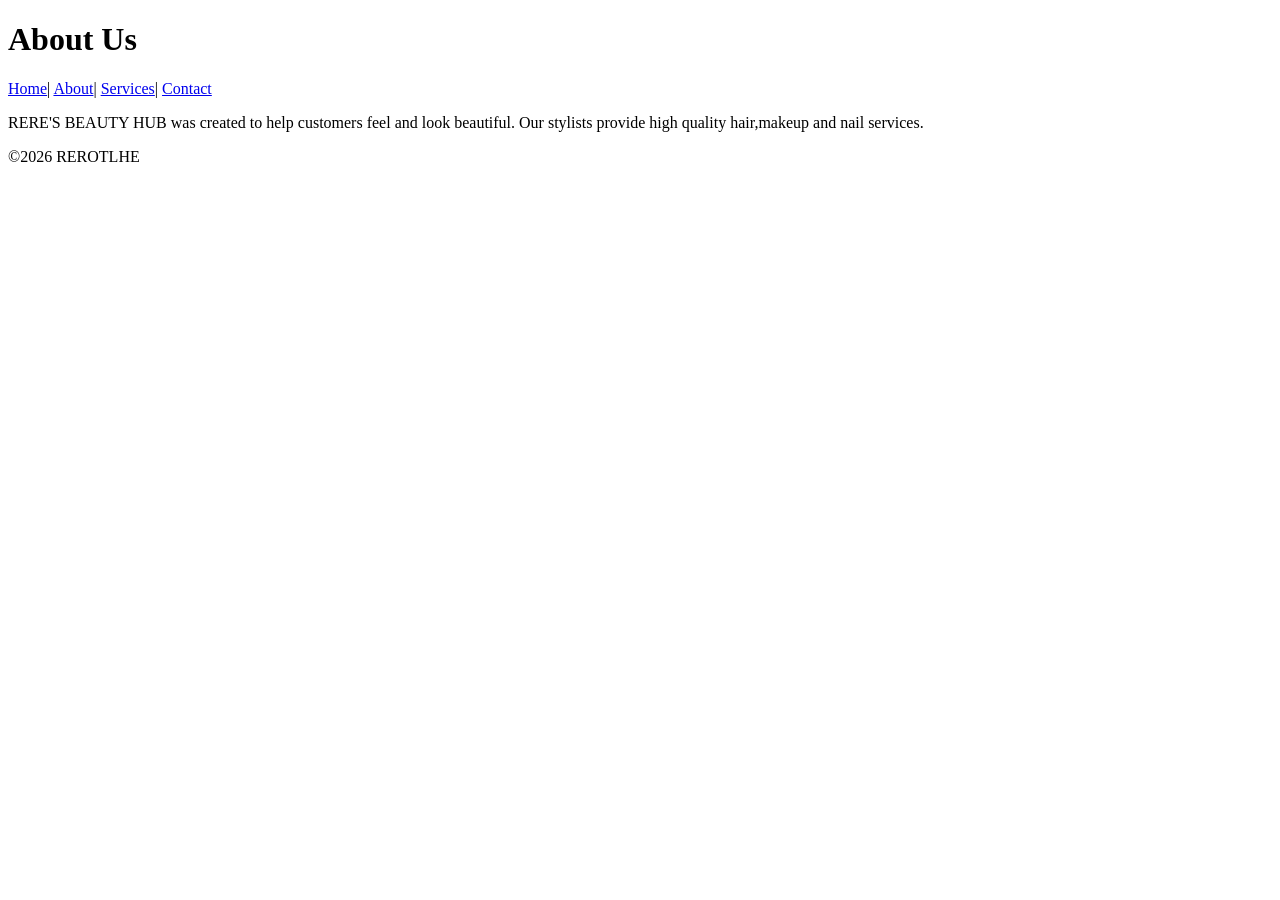
==== about.html @ 2ac5f7f6 "Add files via upload" ====
<!DOCTYPE html>
<html lang="en">
  <head>
    <meta charset="UTF-8">
    <meta name="viewport" content="width=device-width", initial-scale="1.0">
    <title>About Us</title>
    <link rel="stylesheet" href="style.css">
  </head>
  <body>
    <header>
      <h1>About Us</h1>
      <nav>
        <a href="index.html">Home</a>|
        <a href="about.html">About</a>|
        <a href="services.html">Services</a>|
        <a href="contact.html">Contact</a>
      </nav>
    </header>
    <section>
      <p>RERE'S BEAUTY HUB was created to help customers feel and look beautiful.
        Our stylists provide high quality hair,makeup and nail services.
      </p>
    </section>
    <footer>&copy;2026 REROTLHE</footer>
  </body>
</html>
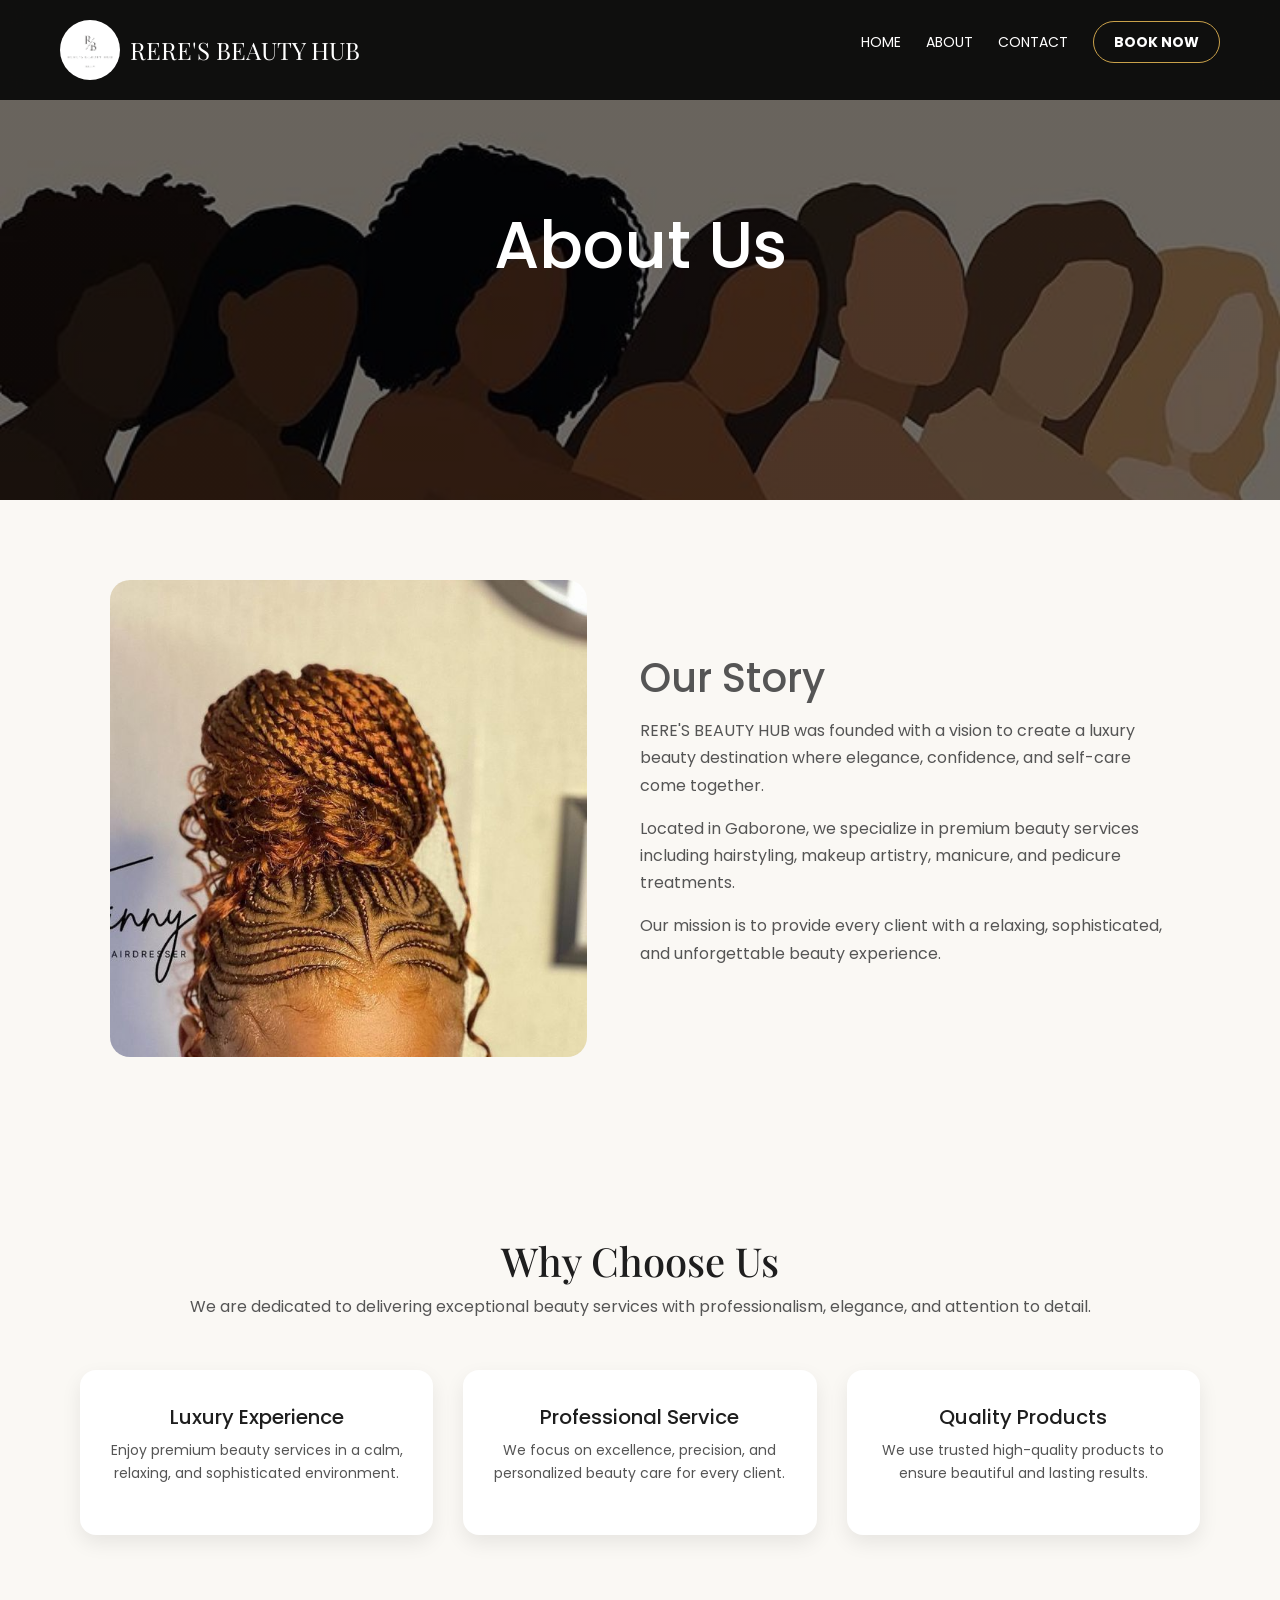
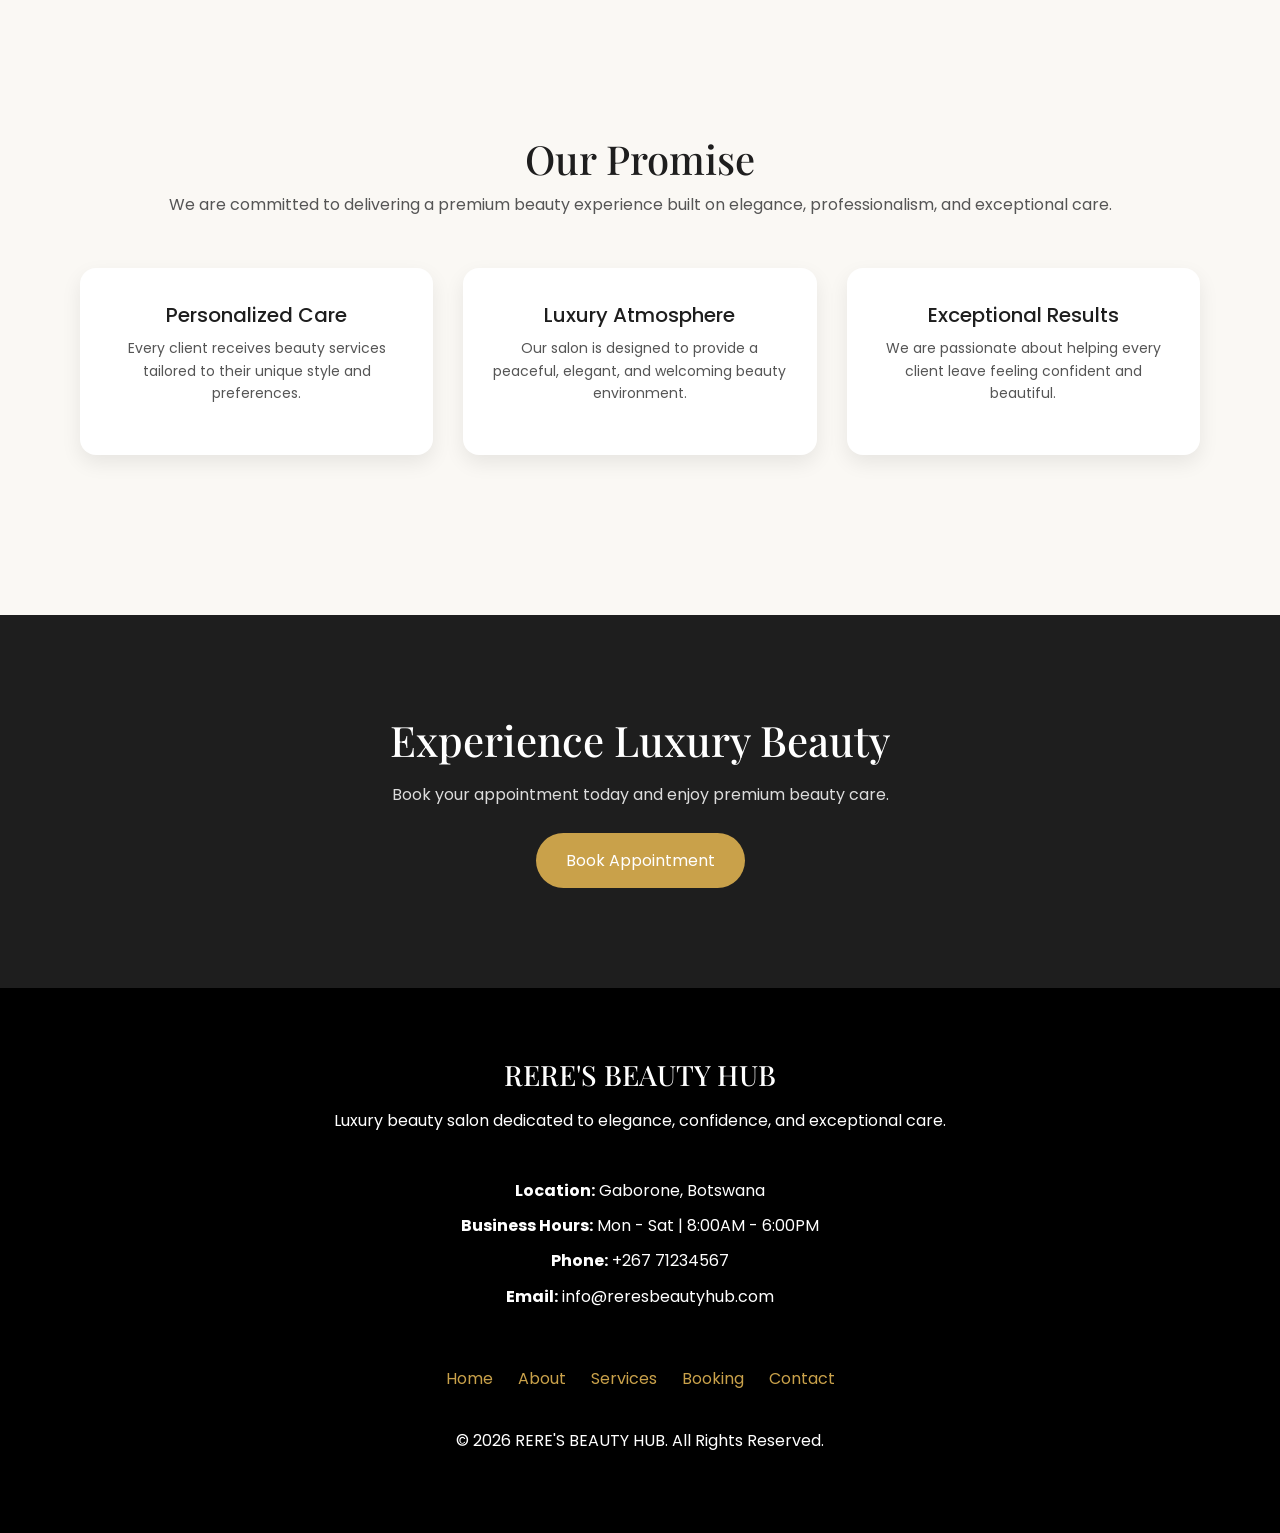
==== commit a2bf6743: "add files via upload" ====
--- a/about.html
+++ b/about.html
@@ -1,26 +1,262 @@
 <!DOCTYPE html>
 <html lang="en">
-  <head>
-    <meta charset="UTF-8">
-    <meta name="viewport" content="width=device-width", initial-scale="1.0">
-    <title>About Us</title>
-    <link rel="stylesheet" href="style.css">
-  </head>
-  <body>
-    <header>
-      <h1>About Us</h1>
-      <nav>
-        <a href="index.html">Home</a>|
-        <a href="about.html">About</a>|
-        <a href="services.html">Services</a>|
-        <a href="contact.html">Contact</a>
-      </nav>
-    </header>
-    <section>
-      <p>RERE'S BEAUTY HUB was created to help customers feel and look beautiful.
-        Our stylists provide high quality hair,makeup and nail services.
-      </p>
-    </section>
-    <footer>&copy;2026 REROTLHE</footer>
-  </body>
+<head>
+<meta charset="UTF-8">
+<meta name="viewport" content="width=device-width, initial-scale=1.0">
+
+
+<title>About Us | RERE'S BEAUTY HUB</title>
+<!-- Bootstrap CSS --> 
+
+<link href="https://cdn.jsdelivr.net/npm/bootstrap@5.3.0/dist/css/bootstrap.min.css" rel="stylesheet"> 
+
+<link rel="stylesheet" href="style.css">
+
+</head>
+
+<body>
+
+<!-- NAVBAR -->
+
+<nav class="navbar">
+
+ <div class="logo">
+  <img src="logo.png" alt="Logo">
+  <span>RERE'S BEAUTY HUB</span>
+</div> 
+<!-- HAMBURGER MENU -->
+  <div class="menu-btn" onclick="toggleMenu()">
+    ☰
+  </div>
+  
+  <ul class="nav-links">
+    <li><a href="index.html">Home</a></li>
+    <li><a href="about.html">About</a></li>
+    <li><a href="contact.html">Contact</a></li>
+    
+    <li>
+      <a href="booking.html" class="nav-book-btn">
+        BOOK NOW
+      </a>
+    </li>
+  </ul>
+
+</nav>
+
+<!-- HERO -->
+
+<section class="about-hero">
+
+  <h1>About Us</h1>
+
+</section>
+
+<!-- STORY SECTION -->
+
+<section class="story">
+
+  <img src="08f8715dc72959ac315543c479c4720f.jpg" alt="Luxury Salon">
+
+  <div class="story-text">
+
+    <h2>Our Story</h2>
+
+    <p>
+      RERE'S BEAUTY HUB was founded with a vision to create
+      a luxury beauty destination where elegance,
+      confidence, and self-care come together.
+    </p>
+
+    <p>
+      Located in Gaborone, we specialize in premium beauty services
+      including hairstyling, makeup artistry,
+      manicure, and pedicure treatments.
+    </p>
+
+    <p>
+      Our mission is to provide every client with a relaxing,
+      sophisticated, and unforgettable beauty experience.
+    </p>
+
+  </div>
+
+</section>
+
+<!-- VALUES -->
+
+<section class="values">
+
+  <div class="section-title">
+
+    <h2>Why Choose Us</h2>
+
+    <p>
+      We are dedicated to delivering exceptional beauty services
+      with professionalism, elegance, and attention to detail.
+    </p>
+
+  </div>
+
+  <div class="values-container">
+
+    <div class="value-box">
+
+      <h3>Luxury Experience</h3>
+
+      <p>
+        Enjoy premium beauty services in a calm,
+        relaxing, and sophisticated environment.
+      </p>
+
+    </div>
+
+    <div class="value-box">
+
+      <h3>Professional Service</h3>
+
+      <p>
+        We focus on excellence, precision,
+        and personalized beauty care for every client.
+      </p>
+
+    </div>
+
+    <div class="value-box">
+
+      <h3>Quality Products</h3>
+
+      <p>
+        We use trusted high-quality products
+        to ensure beautiful and lasting results.
+      </p>
+
+    </div>
+
+  </div>
+
+</section>
+
+<!-- OUR PROMISE -->
+
+<section class="promise">
+
+  <div class="section-title">
+
+    <h2>Our Promise</h2>
+
+    <p>
+      We are committed to delivering a premium beauty experience
+      built on elegance, professionalism, and exceptional care.
+    </p>
+
+  </div>
+
+  <div class="promise-container">
+
+    <div class="promise-box">
+
+      <h3>Personalized Care</h3>
+
+      <p>
+        Every client receives beauty services tailored
+        to their unique style and preferences.
+      </p>
+
+    </div>
+
+    <div class="promise-box">
+
+      <h3>Luxury Atmosphere</h3>
+
+      <p>
+        Our salon is designed to provide a peaceful,
+        elegant, and welcoming beauty environment.
+      </p>
+
+    </div>
+
+    <div class="promise-box">
+
+      <h3>Exceptional Results</h3>
+
+      <p>
+        We are passionate about helping every client
+        leave feeling confident and beautiful.
+      </p>
+
+    </div>
+
+  </div>
+
+</section>
+
+<!-- CTA -->
+
+<section class="cta">
+
+  <h2>Experience Luxury Beauty</h2>
+
+  <p>
+    Book your appointment today and enjoy premium beauty care.
+  </p>
+
+  <a href="booking.html">
+    <button>Book Appointment</button>
+  </a>
+
+</section>
+
+<!-- FOOTER -->
+
+<footer>
+
+  <h3>RERE'S BEAUTY HUB</h3>
+
+  <p>
+    Luxury beauty salon dedicated to elegance,
+    confidence, and exceptional care.
+  </p>
+
+  <br>
+
+  <p><strong>Location:</strong> Gaborone, Botswana</p>
+  <p><strong>Business Hours:</strong> Mon - Sat | 8:00AM - 6:00PM</p>
+  <p><strong>Phone:</strong> +267 71234567</p>
+  <p><strong>Email:</strong> info@reresbeautyhub.com</p>
+
+  <br>
+
+  <div class="footer-links">
+
+    <a href="index.html">Home</a>
+    <a href="about.html">About</a>
+    <a href="services.html">Services</a>
+    <a href="booking.html">Booking</a>
+    <a href="contact.html">Contact</a>
+
+  </div>
+
+  <br>
+
+  <p>© 2026 RERE'S BEAUTY HUB. All Rights Reserved.</p>
+
+
+
+</footer>
+<!-- Bootstrap JS and dependencies --> 
+
+    <script src="https://cdn.jsdelivr.net/npm/@popperjs/core@2.11.6/dist/umd/popper.min.js"></script> 
+
+    <script src="https://cdn.jsdelivr.net/npm/bootstrap@5.3.0/dist/js/bootstrap.min.js"></script>
+    <script>
+
+function toggleMenu(){
+
+  document.querySelector(".nav-links")
+    .classList.toggle("active");
+
+}
+
+</script>
+</body>
 </html>
--- a/style.css
+++ b/style.css
@@ -0,0 +1,628 @@
+/* GOOGLE FONTS */
+@import url('https://fonts.googleapis.com/css2?family=Poppins:wght@300;400;500;600&family=Playfair+Display:wght@500;600;700&display=swap');
+
+/* ROOT VARIABLES */
+:root{
+  --dark:#1E1E1E;
+  --gold:#C9A14A;
+  --light:#FAF8F4;
+  --white:#ffffff;
+  --text:#555;
+}
+
+/* RESET */
+*{
+  margin:0;
+  padding:0;
+  box-sizing:border-box;
+}
+
+html{
+  scroll-behavior:smooth;
+}
+
+body{
+  font-family:'Poppins', sans-serif;
+  background:var(--light);
+  color:var(--text);
+  line-height:1.7;
+}
+
+/* ================= NAVBAR ================= */
+
+.navbar{
+  position:fixed;
+  top:0;
+  width:100%;
+  z-index:1000;
+
+  display:flex;
+  justify-content:space-between;
+  align-items:center;
+
+  padding:20px 60px;
+  background:rgba(0,0,0,0.85);
+  backdrop-filter:blur(10px);
+}
+
+/* LOGO */
+.logo{
+  display:flex;
+  align-items:center;
+  gap:10px;
+  color:white;
+  font-family:'Playfair Display', serif;
+  font-size:24px;
+}
+
+.logo img{
+  width:60px;
+  height:60px;
+  border-radius:50%;
+  object-fit:cover;
+}
+
+/* NAV LINKS */
+.nav-links{
+  display:flex;
+  list-style:none;
+  gap:25px;
+}
+
+.nav-links a{
+  text-decoration:none;
+  color:white;
+  font-size:14px;
+  text-transform:uppercase;
+  transition:0.3s;
+}
+
+.nav-links a:hover{
+  color:var(--gold);
+}
+
+/* BOOK BUTTON */
+.nav-book-btn{
+  border:1px solid var(--gold);
+  padding:10px 20px;
+  border-radius:30px;
+  color:var(--gold);
+  text-decoration:none;
+  font-weight:bold;
+}
+
+.nav-book-btn:hover{
+  background:var(--gold);
+  color:black;
+}
+
+/* MOBILE MENU BUTTON */
+.menu-btn{
+  display:none;
+  font-size:30px;
+  color:white;
+  cursor:pointer;
+}
+
+/* ================= HERO ================= */
+
+.hero{
+  height:100vh;
+  background:
+  linear-gradient(rgba(0,0,0,0.55), rgba(0,0,0,0.55)),
+  url("hero.jpg");
+
+  background-size:cover;
+  background-position:center;
+
+  display:flex;
+  justify-content:center;
+  align-items:center;
+
+  text-align:center;
+  color:white;
+  padding:20px;
+}
+
+.hero h1{
+  font-size:70px;
+  font-family:'Playfair Display', serif;
+}
+
+.hero p{
+  font-size:18px;
+  margin:20px 0;
+}
+
+/* BUTTONS */
+button{
+  padding:14px 30px;
+  border:none;
+  border-radius:8px;
+  background:var(--gold);
+  color:white;
+  cursor:pointer;
+  transition:0.3s;
+}
+
+button:hover{
+  background:var(--dark);
+}
+
+/* ================= SECTIONS ================= */
+
+section{
+  padding:100px 80px;
+}
+
+.section-title{
+  text-align:center;
+  margin-bottom:50px;
+}
+
+.section-title h2{
+  font-size:40px;
+  font-family:'Playfair Display', serif;
+  color:var(--dark);
+}
+
+/* ================= CARDS ================= */
+
+.card{
+  background:white;
+  padding:35px;
+  border-radius:16px;
+  box-shadow:0 8px 20px rgba(0,0,0,0.08);
+  transition:0.3s;
+}
+
+.card:hover{
+  transform:translateY(-5px);
+}
+
+.card-link{
+  text-decoration:none;
+  color:inherit;
+}
+
+/* GRID */
+.service-container,
+.gallery{
+  display:grid;
+  grid-template-columns:repeat(auto-fit,minmax(250px,1fr));
+  gap:25px;
+}
+
+/* TESTIMONIALS */
+.testimonial-container{
+  display:flex;
+  flex-wrap:wrap;
+  justify-content:center;
+  gap:25px;
+}
+
+.testimonial-card{
+  background:white;
+  width:300px;
+  padding:25px;
+  border-radius:15px;
+  text-align:center;
+  box-shadow:0 5px 15px rgba(0,0,0,0.1);
+}
+
+/* ================= ABOUT ================= */
+
+.about-hero{
+  height:500px;
+  background:
+  linear-gradient(rgba(0,0,0,0.55), rgba(0,0,0,0.55)),
+  url("blackwomen1.jpg");
+
+  background-size:cover;
+  background-position:center;
+
+  display:flex;
+  justify-content:center;
+  align-items:center;
+  color:white;
+  text-align:center;
+}
+
+.about-hero h1{
+  font-size:65px;
+}
+
+.story{
+  display:flex;
+  align-items:center;
+  justify-content:space-between;
+  gap:50px;
+  max-width:1100px;
+  margin:auto;
+  padding:80px 20px;
+}
+
+.story img{
+  width:45%;
+  border-radius:20px;
+  object-fit:cover;
+}
+
+.story-text{
+  width:50%;
+}
+
+.story-text h2{
+  font-size:40px;
+  margin-bottom:15px;
+}
+
+/* WHY CHOOSE US + OUR PROMISE CARDS */
+
+.values-container,
+.promise-container{
+  display:grid;
+  grid-template-columns:repeat(auto-fit, minmax(250px, 1fr));
+  gap:30px;
+  margin-top:40px;
+}
+
+/* CARD STYLE */
+.value-box,
+.promise-box{
+  background:#fff;
+  padding:35px 25px;
+  border-radius:16px;
+  box-shadow:0 8px 20px rgba(0,0,0,0.08);
+  text-align:center;
+  transition:0.3s ease;
+}
+
+/* HOVER EFFECT */
+.value-box:hover,
+.promise-box:hover{
+  transform:translateY(-6px);
+  box-shadow:0 12px 30px rgba(0,0,0,0.12);
+}
+
+/* HEADINGS INSIDE CARDS */
+.value-box h3,
+.promise-box h3{
+  color:#1E1E1E;
+  margin-bottom:10px;
+  font-size:20px;
+}
+
+/* TEXT INSIDE CARDS */
+.value-box p,
+.promise-box p{
+  color:#555;
+  font-size:14px;
+  line-height:1.6;
+}
+
+/* EXPERIENCE LUXURY BEAUTY (ABOUT PAGE CTA SECTION) */
+
+.cta{
+  text-align:center;
+  background:var(--dark);
+  color:white;
+
+  padding:100px 20px;
+  margin-top:60px;
+}
+
+.cta h2{
+  font-size:42px;
+  font-family:'Playfair Display', serif;
+  margin-bottom:15px;
+}
+
+.cta p{
+  font-size:16px;
+  color:#ddd;
+  margin-bottom:25px;
+}
+
+/* CTA BUTTON */
+.cta button{
+  background:var(--gold);
+  color:white;
+  border:none;
+  padding:14px 30px;
+  border-radius:30px;
+  cursor:pointer;
+  transition:0.3s ease;
+}
+
+.cta button:hover{
+  background:white;
+  color:black;
+}
+
+/* ================= SIGNATURE ================= */
+
+.signature{
+  display:flex;
+  flex-wrap:wrap;
+  justify-content:center;
+  gap:40px;
+  padding:60px;
+}
+
+.signature-image img{
+  width:380px;
+  border-radius:15px;
+}
+
+.signature-text{
+  max-width:500px;
+}
+
+/* ================= CONTACT ================= */
+
+.contact{
+  display:flex;
+  gap:60px;
+  padding:140px 80px 100px;
+}
+
+.contact-info,
+.contact-form{
+  width:50%;
+}
+
+.contact-form{
+  background:white;
+  padding:40px;
+  border-radius:12px;
+  box-shadow:0 10px 25px rgba(0,0,0,0.08);
+}
+
+/* FORM */
+form{
+  display:flex;
+  flex-direction:column;
+  gap:15px;
+}
+
+input,
+select,
+textarea{
+  padding:14px;
+  border:1px solid #ddd;
+  border-radius:8px;
+}
+
+/* ================= BOOKING ================= */
+
+.container{
+  max-width:700px;
+  margin:140px auto 70px;
+  background:white;
+  padding:40px;
+  border-radius:16px;
+  box-shadow:0 10px 30px rgba(0,0,0,0.08);
+}
+
+#priceTable{
+  display:none;
+}
+
+#selected-look{
+  width:100%;
+  max-width:350px;
+  height:auto;          /* IMPORTANT: removes fixed height */
+  object-fit:contain;   /* shows full image */
+  display:block;
+  margin:15px auto 25px;
+
+  border-radius:12px;
+  box-shadow:0 6px 18px rgba(0,0,0,0.1);
+}
+
+/*gallery pages*/
+
+.gallery{
+  display:grid;
+  grid-template-columns:repeat(3, 1fr); /* 3 images per row */
+  gap:25px;
+
+  max-width:1100px;
+  margin:auto;
+  padding:20px 20px 120px;
+}
+
+.page-title{
+  text-align:center;
+  margin:120px 0 30px; /* pushes it below fixed navbar */
+  font-size:42px;
+  font-family:'Playfair Display', serif;
+  color:#1E1E1E;
+}
+
+
+.gallery img{
+  width:100%;
+  height:250px;
+  object-fit:cover;
+  border-radius:15px;
+  cursor:pointer;
+  transition:0.3s;
+}
+
+.gallery img:hover{
+  transform:scale(1.03);
+}
+
+#lightbox{
+  position:fixed;
+  top:0;
+  left:0;
+  width:100%;
+  height:100%;
+  background:rgba(0,0,0,0.92);
+  display:none;
+  justify-content:center;
+  align-items:center;
+  flex-direction:column;
+  z-index:3000;
+  text-align:center;
+}
+
+#lightbox img{
+  max-width:80%;
+  max-height:60%;
+  border-radius:12px;
+  margin-bottom:15px;
+}
+
+#lightbox h3{
+  color:white;
+  margin:10px 0 5px;
+}
+
+#lightbox p{
+  color:#C9A14A;
+  margin-bottom:15px;
+  font-weight:bold;
+}
+
+#bookBtn{
+  padding:14px 30px;
+  border:none;
+  border-radius:30px;
+  background:#C9A14A;
+  color:white;
+  cursor:pointer;
+  font-weight:bold;
+}
+
+#bookBtn:hover{
+  background:#1E1E1E;
+}
+
+.close{
+  position:absolute;
+  top:20px;
+  right:30px;
+  font-size:40px;
+  color:white;
+  cursor:pointer;
+}
+
+.gallery{
+  padding:20px 80px 120px; /* EXTRA bottom space */
+}
+
+
+
+
+/* ================= FOOTER ================= */
+
+
+footer{
+  background:#000000;
+  color:#ffffff;
+  text-align:center;
+  padding:70px 20px;
+}
+
+/* FOOTER TITLE */
+footer h3{
+  font-family:'Playfair Display', serif;
+  font-size:28px;
+  margin-bottom:15px;
+}
+
+/* FOOTER LINKS */
+.footer-links{
+  display:flex;
+  justify-content:center;
+  flex-wrap:wrap;
+  gap:25px;
+  margin-top:20px;
+}
+
+.footer-links a{
+  color:#C9A14A;
+  text-decoration:none;
+  transition:0.3s ease;
+}
+
+.footer-links a:hover{
+  color:#ffffff;
+}
+
+/* FOOTER TEXT */
+footer p{
+  margin:8px 0;
+}
+
+/* ================= MOBILE ================= */
+
+@media(max-width:768px){
+
+  .menu-btn{
+    display:block;
+  }
+
+  .nav-links{
+    position:absolute;
+    top:80px;
+    right:0;
+    background:black;
+    width:250px;
+    flex-direction:column;
+    display:none;
+    padding:20px;
+    text-align:center;
+  }
+
+  .nav-links.active{
+    display:flex;
+  }
+
+  section{
+    padding:80px 20px;
+  }
+
+  .hero h1{
+    font-size:40px;
+  }
+
+  .story{
+    flex-direction:column;
+    text-align:center;
+  }
+
+  .story img,
+  .story-text{
+    width:100%;
+  }
+
+  .contact{
+    flex-direction:column;
+    padding:120px 20px 60px;
+  }
+
+  .contact-info,
+  .contact-form{
+    width:100%;
+  }
+
+  .container{
+    margin:120px 15px 50px;
+    padding:25px;
+ 
+ }
+
+ 
+
+
+
+}
+
+
+
+
